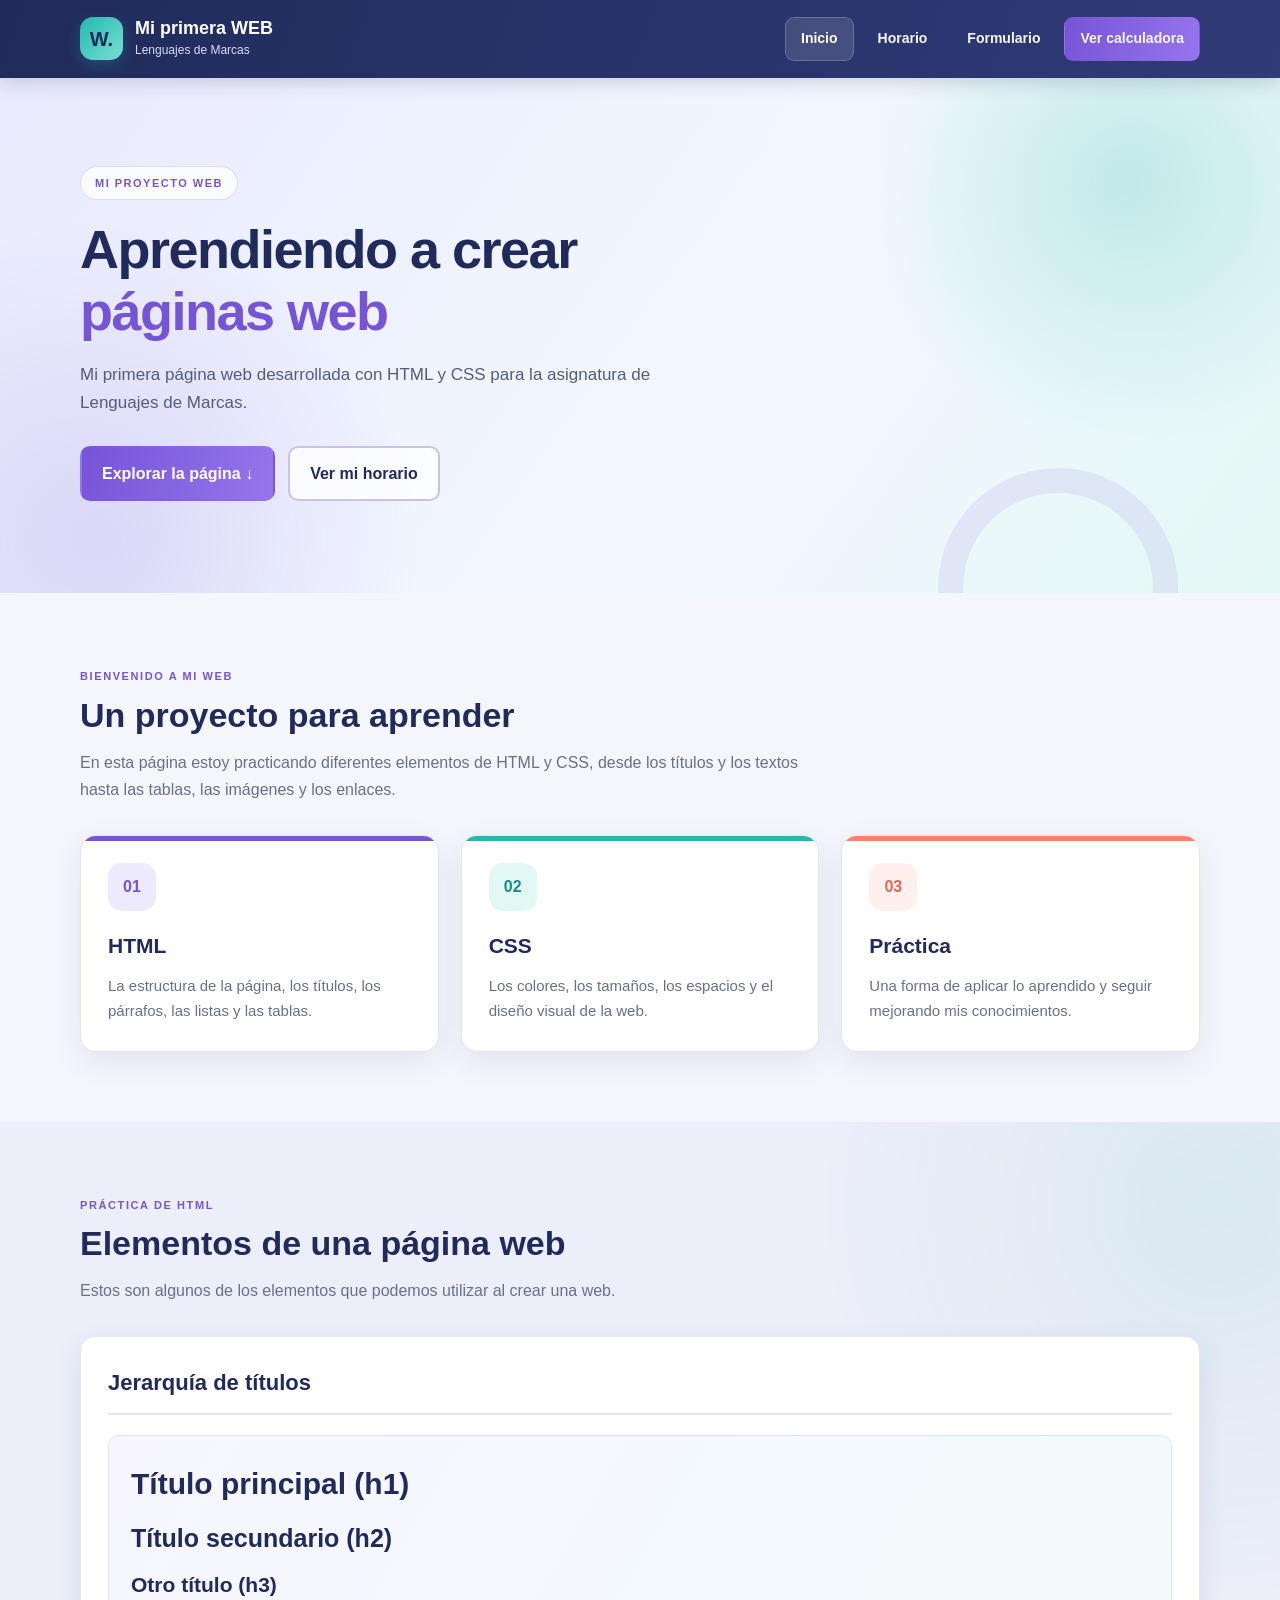
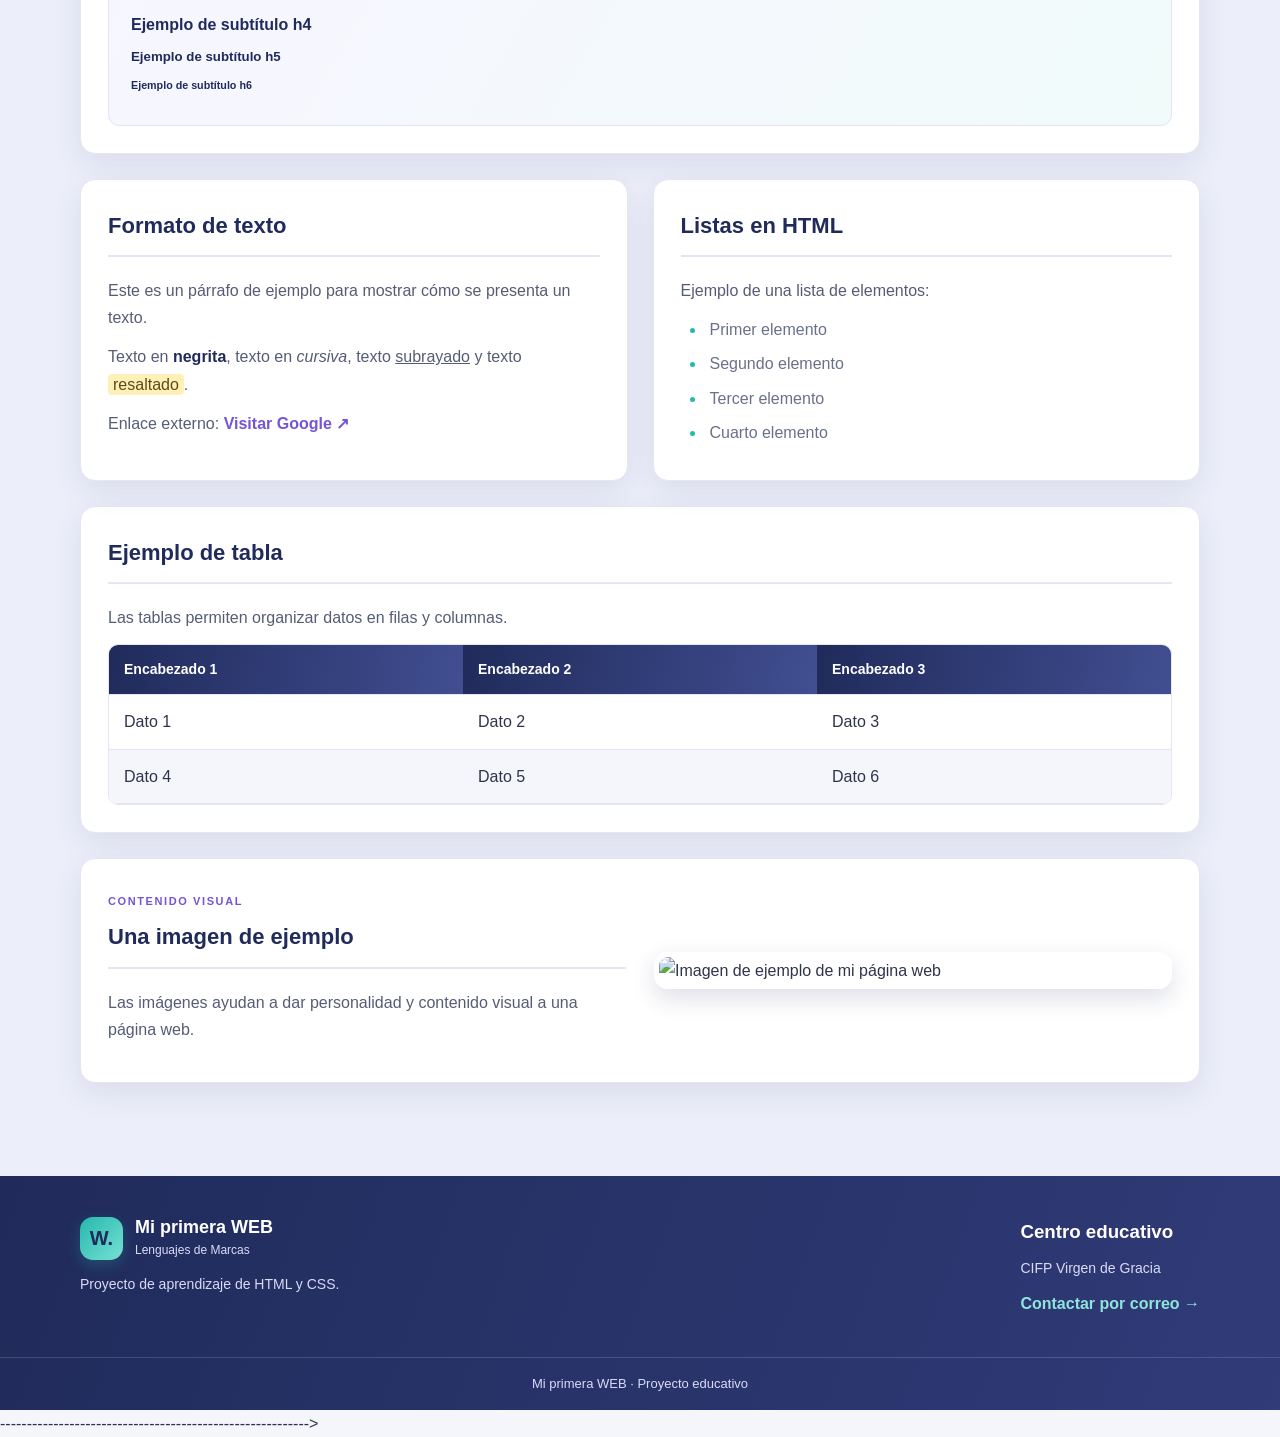
==== index.html @ 8b7b8961 "Update link to calculator page in index.html" ====
<!DOCTYPE html>
<html lang="es">

<head>
    <meta charset="UTF-8">
    <meta name="viewport" content="width=device-width, initial-scale=1.0">

    <meta name="description" content="Mi primera web de Lenguajes de Marcas">

    <title>Mi primera WEB | Lenguajes de Marcas</title>

    <!-- CSS ubicado en la raíz del repositorio -->
   <link rel="stylesheet" href="./css/Estilo%20Index.css">
</head>

<body>

    <!-- CABECERA Y MENÚ -->
    <header class="cabecera">

        <div class="contenedor nav-contenedor">

            <!-- LOGO -->
            <a href="./index.html" class="logo">
                <span class="logo-icono">W.</span>

                <span>
                    <strong>Mi primera WEB</strong>
                    <small>Lenguajes de Marcas</small>
                </span>
            </a>

            <!-- NAVEGACIÓN -->
            <nav class="menu">
                <a href="./index.html" class="activo">Inicio</a>
                <a href="./Horario1.html">Horario</a>
                <a href="./Formulario.html">Formulario</a>
                <a href="Calculadora.html" class="boton boton-principal"> Ver calculadora </a>

            </nav>

        </div>

    </header>


    <!-- CONTENIDO PRINCIPAL -->
    <main>

        <!-- PORTADA -->
        <section class="portada">

            <div class="contenedor portada-contenido">

                <span class="etiqueta">MI PROYECTO WEB</span>

                <h1>
                    Aprendiendo a crear<br>
                    <span>páginas web</span>
                </h1>

                <p>
                    Mi primera página web desarrollada con HTML
                    y CSS para la asignatura de Lenguajes de Marcas.
                </p>

                <div class="botones">

                    <a href="#contenido" class="boton boton-principal">
                        Explorar la página ↓
                    </a>

                    <a href="./Horario1.html" class="boton boton-secundario">
                        Ver mi horario
                    </a>

                </div>

            </div>

        </section>


        <!-- PRESENTACIÓN -->
        <section class="presentacion contenedor" id="contenido">

            <div class="texto-seccion">

                <span class="subtitulo">BIENVENIDO A MI WEB</span>

                <h2>Un proyecto para aprender</h2>

                <p>
                    En esta página estoy practicando diferentes
                    elementos de HTML y CSS, desde los títulos y
                    los textos hasta las tablas, las imágenes y
                    los enlaces.
                </p>

            </div>


            <!-- TARJETAS -->
            <div class="tarjetas">

                <article class="tarjeta">

                    <div class="icono">01</div>

                    <h3>HTML</h3>

                    <p>
                        La estructura de la página, los títulos,
                        los párrafos, las listas y las tablas.
                    </p>

                </article>


                <article class="tarjeta">

                    <div class="icono">02</div>

                    <h3>CSS</h3>

                    <p>
                        Los colores, los tamaños, los espacios
                        y el diseño visual de la web.
                    </p>

                </article>


                <article class="tarjeta">

                    <div class="icono">03</div>

                    <h3>Práctica</h3>

                    <p>
                        Una forma de aplicar lo aprendido
                        y seguir mejorando mis conocimientos.
                    </p>

                </article>

            </div>

        </section>


        <!-- EJEMPLOS DE HTML -->
        <section class="seccion-ejemplos">

            <div class="contenedor">

                <div class="texto-seccion">

                    <span class="subtitulo">PRÁCTICA DE HTML</span>

                    <h2>Elementos de una página web</h2>

                    <p>
                        Estos son algunos de los elementos
                        que podemos utilizar al crear una web.
                    </p>

                </div>


                <!-- JERARQUÍA DE TÍTULOS -->
                <article class="bloque">

                    <h3 class="titulo-bloque">
                        Jerarquía de títulos
                    </h3>

                    <div class="ejemplo-titulos">

                        <h1>Título principal (h1)</h1>
                        <h2>Título secundario (h2)</h2>
                        <h3>Otro título (h3)</h3>
                        <h4>Ejemplo de subtítulo h4</h4>
                        <h5>Ejemplo de subtítulo h5</h5>
                        <h6>Ejemplo de subtítulo h6</h6>

                    </div>

                </article>


                <!-- TEXTOS Y LISTAS -->
                <div class="rejilla-ejemplos">


                    <!-- FORMATO DE TEXTO -->
                    <article class="bloque">

                        <h3 class="titulo-bloque">
                            Formato de texto
                        </h3>

                        <p>
                            Este es un párrafo de ejemplo para
                            mostrar cómo se presenta un texto.
                        </p>

                        <p>
                            Texto en <strong>negrita</strong>,
                            texto en <em>cursiva</em>,
                            texto <u>subrayado</u> y texto
                            <mark>resaltado</mark>.
                        </p>

                        <p>
                            Enlace externo:

                            <a
                                href="https://www.google.com"
                                target="_blank"
                                rel="noopener noreferrer"
                            >
                                Visitar Google ↗
                            </a>
                        </p>

                    </article>


                    <!-- LISTAS -->
                    <article class="bloque">

                        <h3 class="titulo-bloque">
                            Listas en HTML
                        </h3>

                        <p>
                            Ejemplo de una lista de elementos:
                        </p>

                        <ul class="lista">
                            <li>Primer elemento</li>
                            <li>Segundo elemento</li>
                            <li>Tercer elemento</li>
                            <li>Cuarto elemento</li>
                        </ul>

                    </article>

                </div>


                <!-- TABLA -->
                <article class="bloque">

                    <h3 class="titulo-bloque">
                        Ejemplo de tabla
                    </h3>

                    <p class="descripcion-bloque">
                        Las tablas permiten organizar datos
                        en filas y columnas.
                    </p>

                    <div class="tabla-contenedor">

                        <table>

                            <thead>
                                <tr>
                                    <th>Encabezado 1</th>
                                    <th>Encabezado 2</th>
                                    <th>Encabezado 3</th>
                                </tr>
                            </thead>

                            <tbody>

                                <tr>
                                    <td>Dato 1</td>
                                    <td>Dato 2</td>
                                    <td>Dato 3</td>
                                </tr>

                                <tr>
                                    <td>Dato 4</td>
                                    <td>Dato 5</td>
                                    <td>Dato 6</td>
                                </tr>

                            </tbody>

                        </table>

                    </div>

                </article>


                <!-- IMAGEN -->
                <article class="bloque bloque-imagen">

                    <div>

                        <span class="subtitulo">
                            CONTENIDO VISUAL
                        </span>

                        <h3 class="titulo-bloque">
                            Una imagen de ejemplo
                        </h3>

                        <p>
                            Las imágenes ayudan a dar personalidad
                            y contenido visual a una página web.
                        </p>

                    </div>

                    <img
                        src="./img/imagen.jpg"
                        alt="Imagen de ejemplo de mi página web"
                        class="imagen-principal"
                    >

                </article>

            </div>

        </section>

    </main>


    <!-- PIE DE PÁGINA -->
    <footer class="pie">

        <div class="contenedor pie-contenido">

            <!-- LOGO DEL PIE -->
            <div>

                <a href="./index.html" class="logo logo-pie">

                    <span class="logo-icono">W.</span>

                    <span>
                        <strong>Mi primera WEB</strong>
                        <small>Lenguajes de Marcas</small>
                    </span>

                </a>

                <p>
                    Proyecto de aprendizaje de HTML y CSS.
                </p>

            </div>


            <!-- CONTACTO -->
            <div class="contacto">

                <h3>Centro educativo</h3>

                <p>CIFP Virgen de Gracia</p>

                <a href="mailto:JoseAngel.hc@cifpvirgendegracia.com">
                    Contactar por correo →
                </a>

            </div>

        </div>


        <!-- COPYRIGHT -->
        <div class="copyright">

            <p>Mi primera WEB · Proyecto educativo</p>

        </div>

    </footer>

</body>

</html>---------------------------------------------------------->
  </body>
</html>
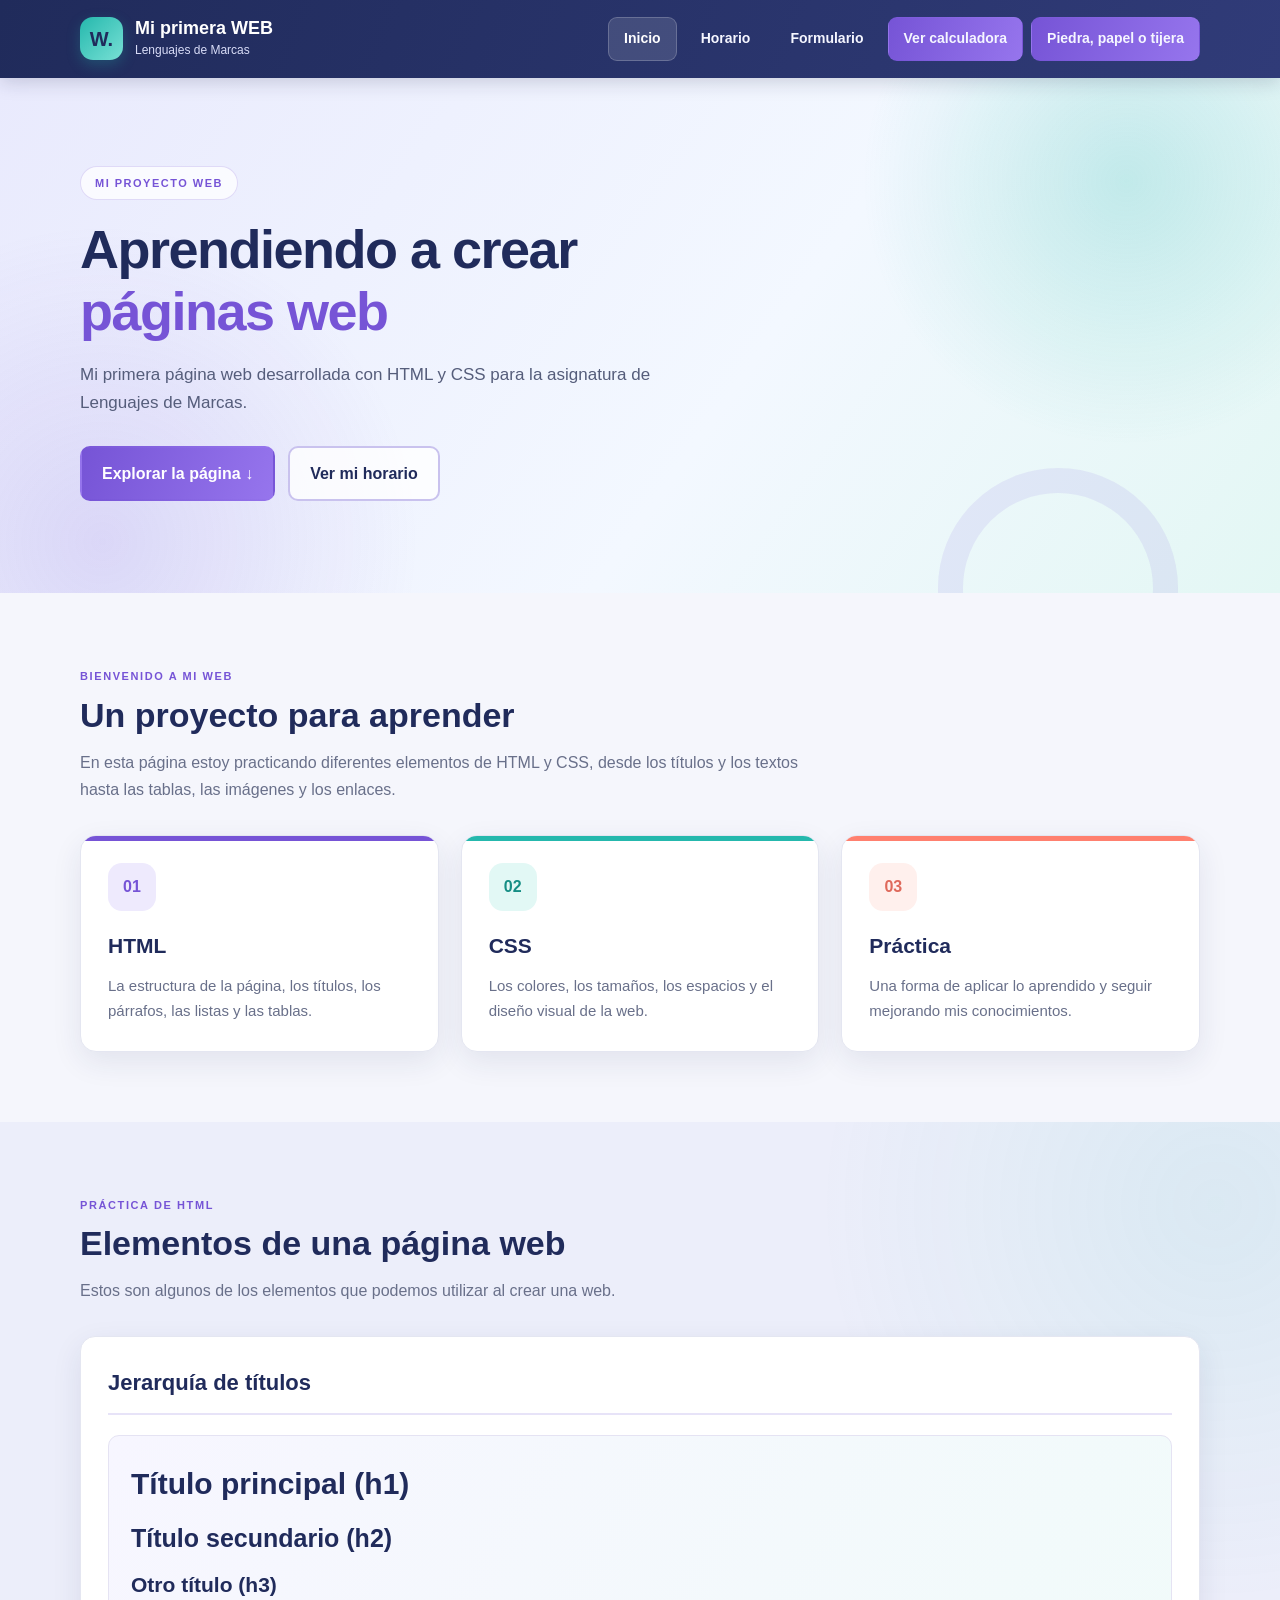
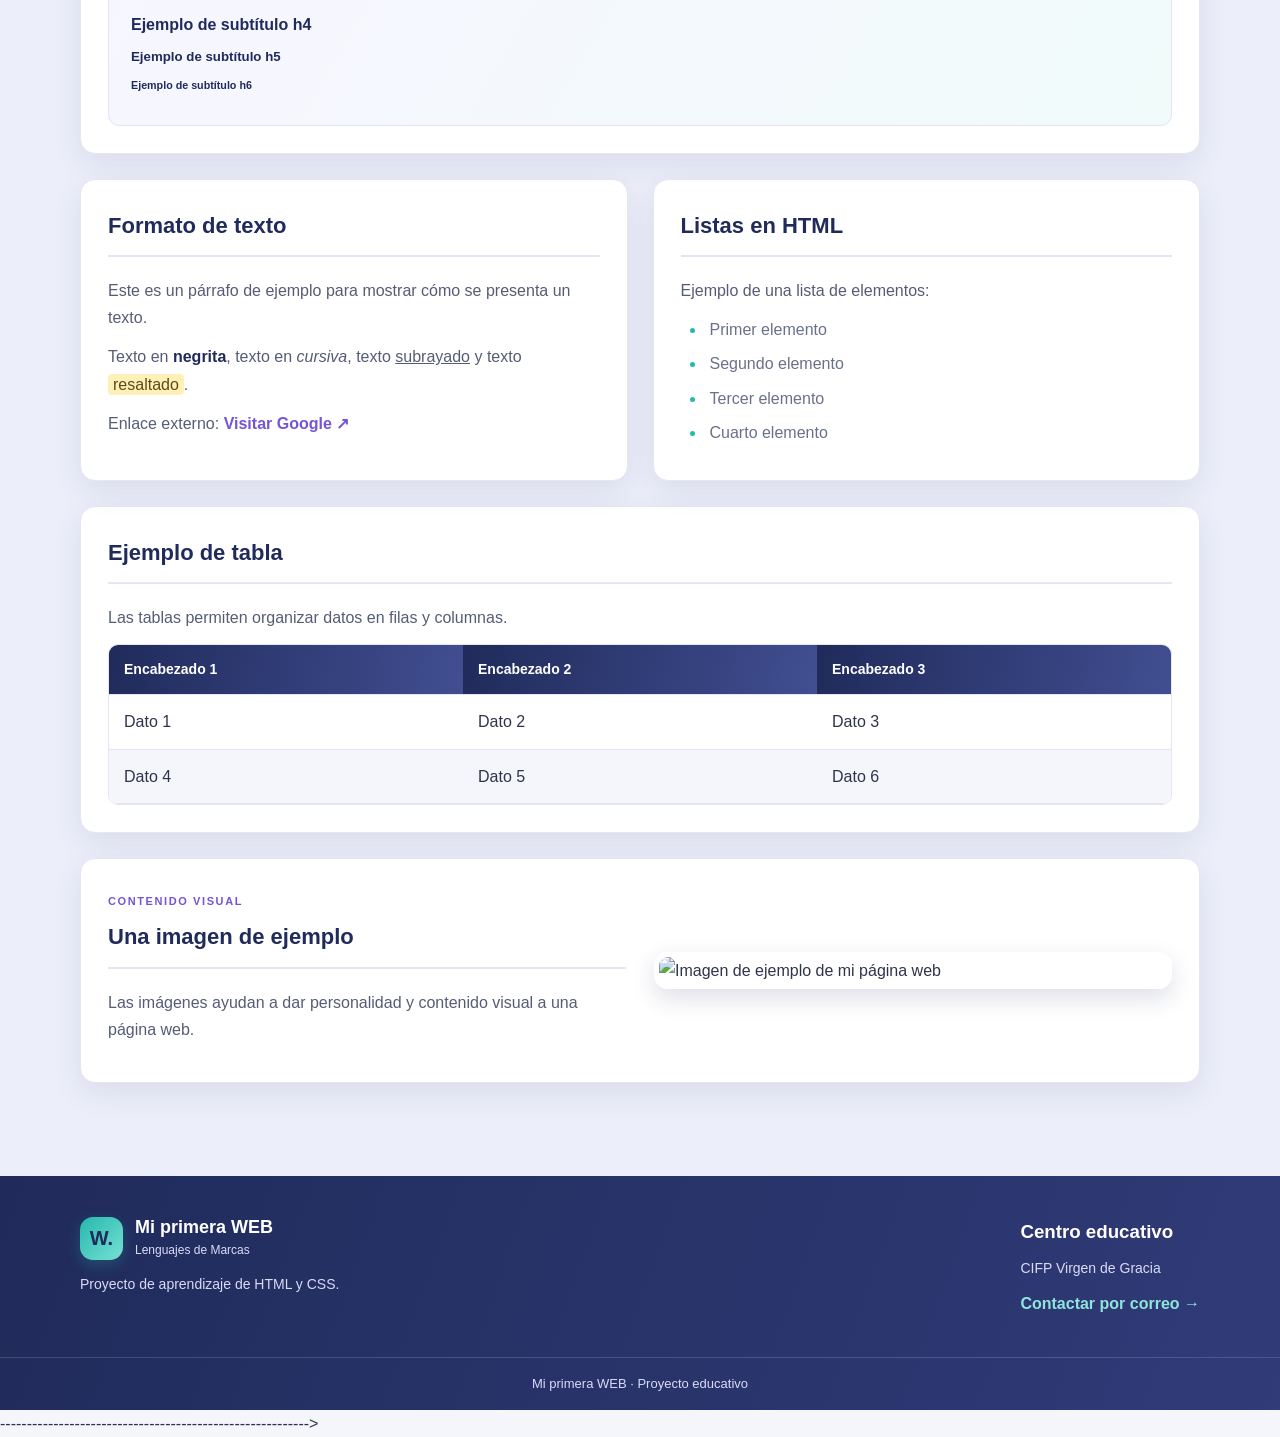
==== commit 55280af3: "Add link to Piedra, papel o tijera game" ====
--- a/index.html
+++ b/index.html
@@ -37,7 +37,10 @@
                 <a href="./index.html" class="activo">Inicio</a>
                 <a href="./Horario1.html">Horario</a>
                 <a href="./Formulario.html">Formulario</a>
-                <a href="Calculadora.html" class="boton boton-principal"> Ver calculadora </a>
+                <a href="Calculadora/Calculadora.html" class="boton boton-principal"> Ver calculadora </a>
+                <a href="./Juego/PiedraPapelTijera.html" class="boton boton-principal">
+     Piedra, papel o tijera
+</a>
 
             </nav>
 
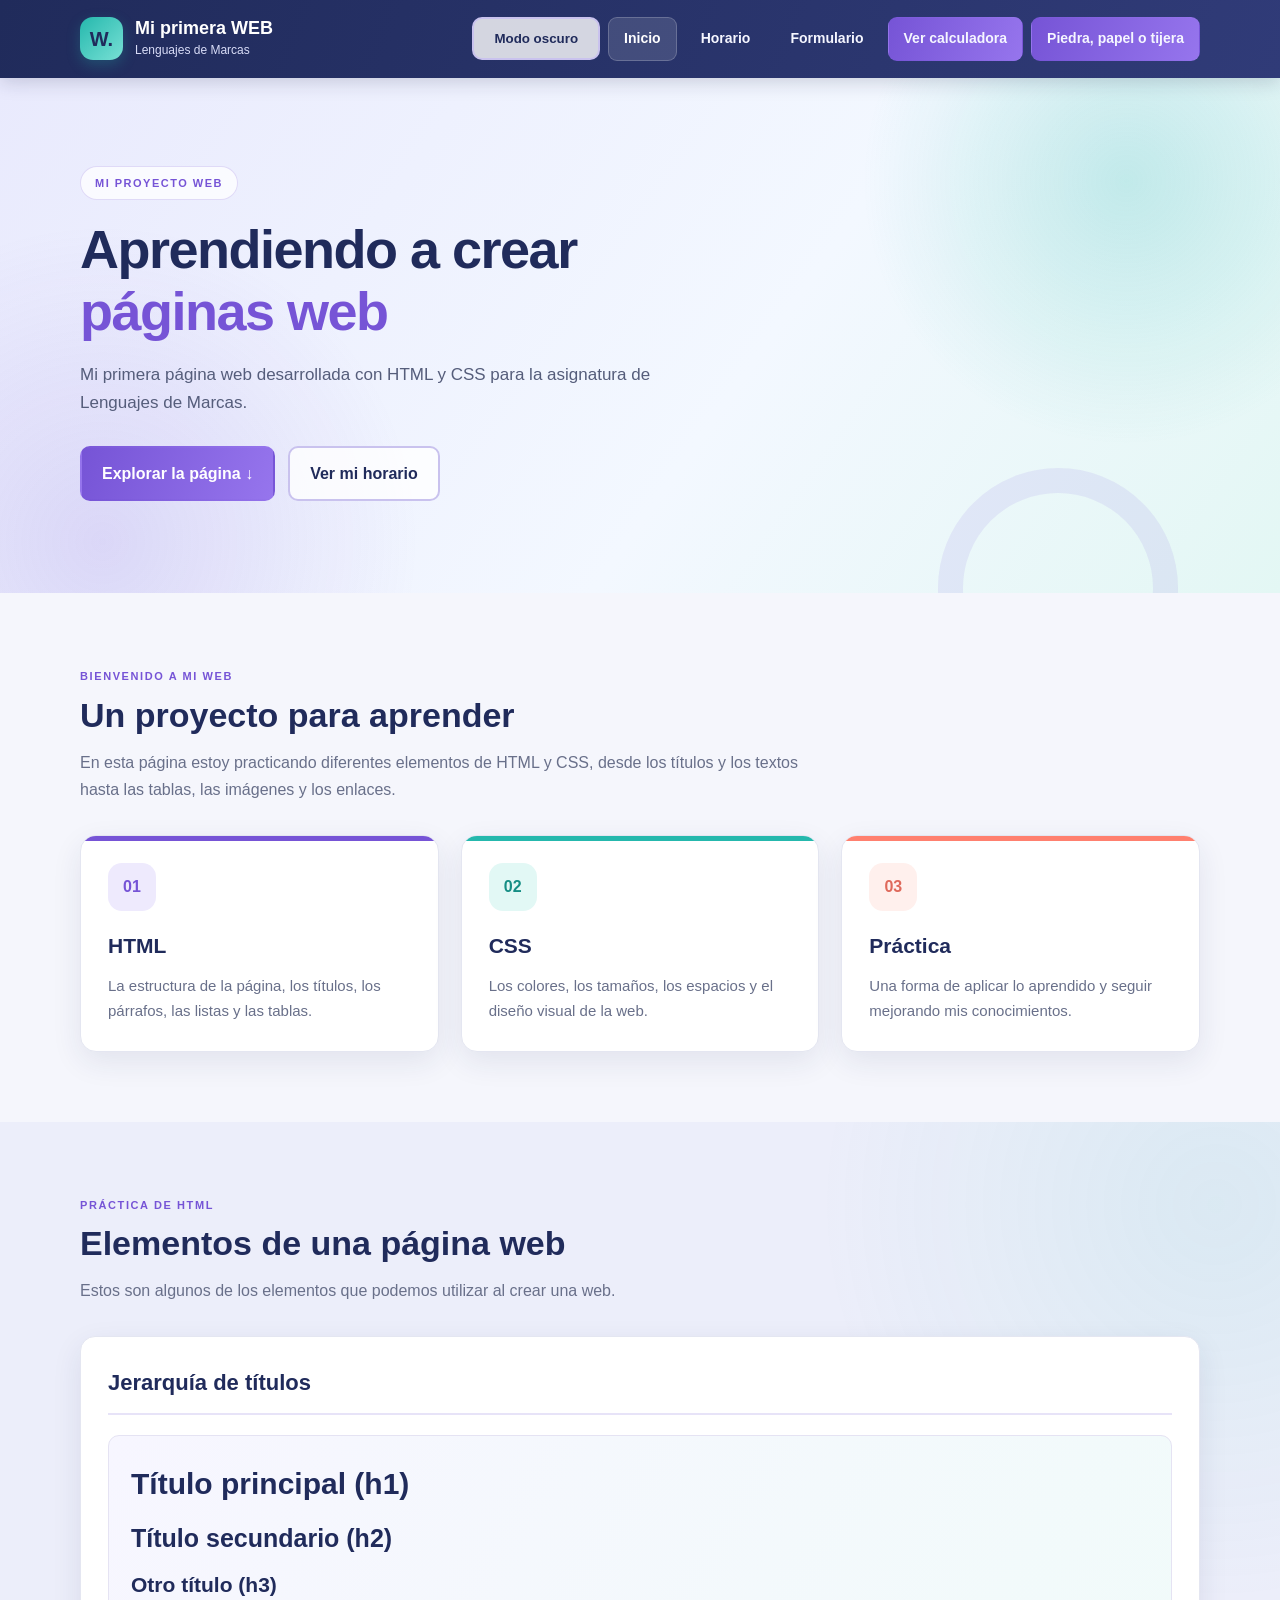
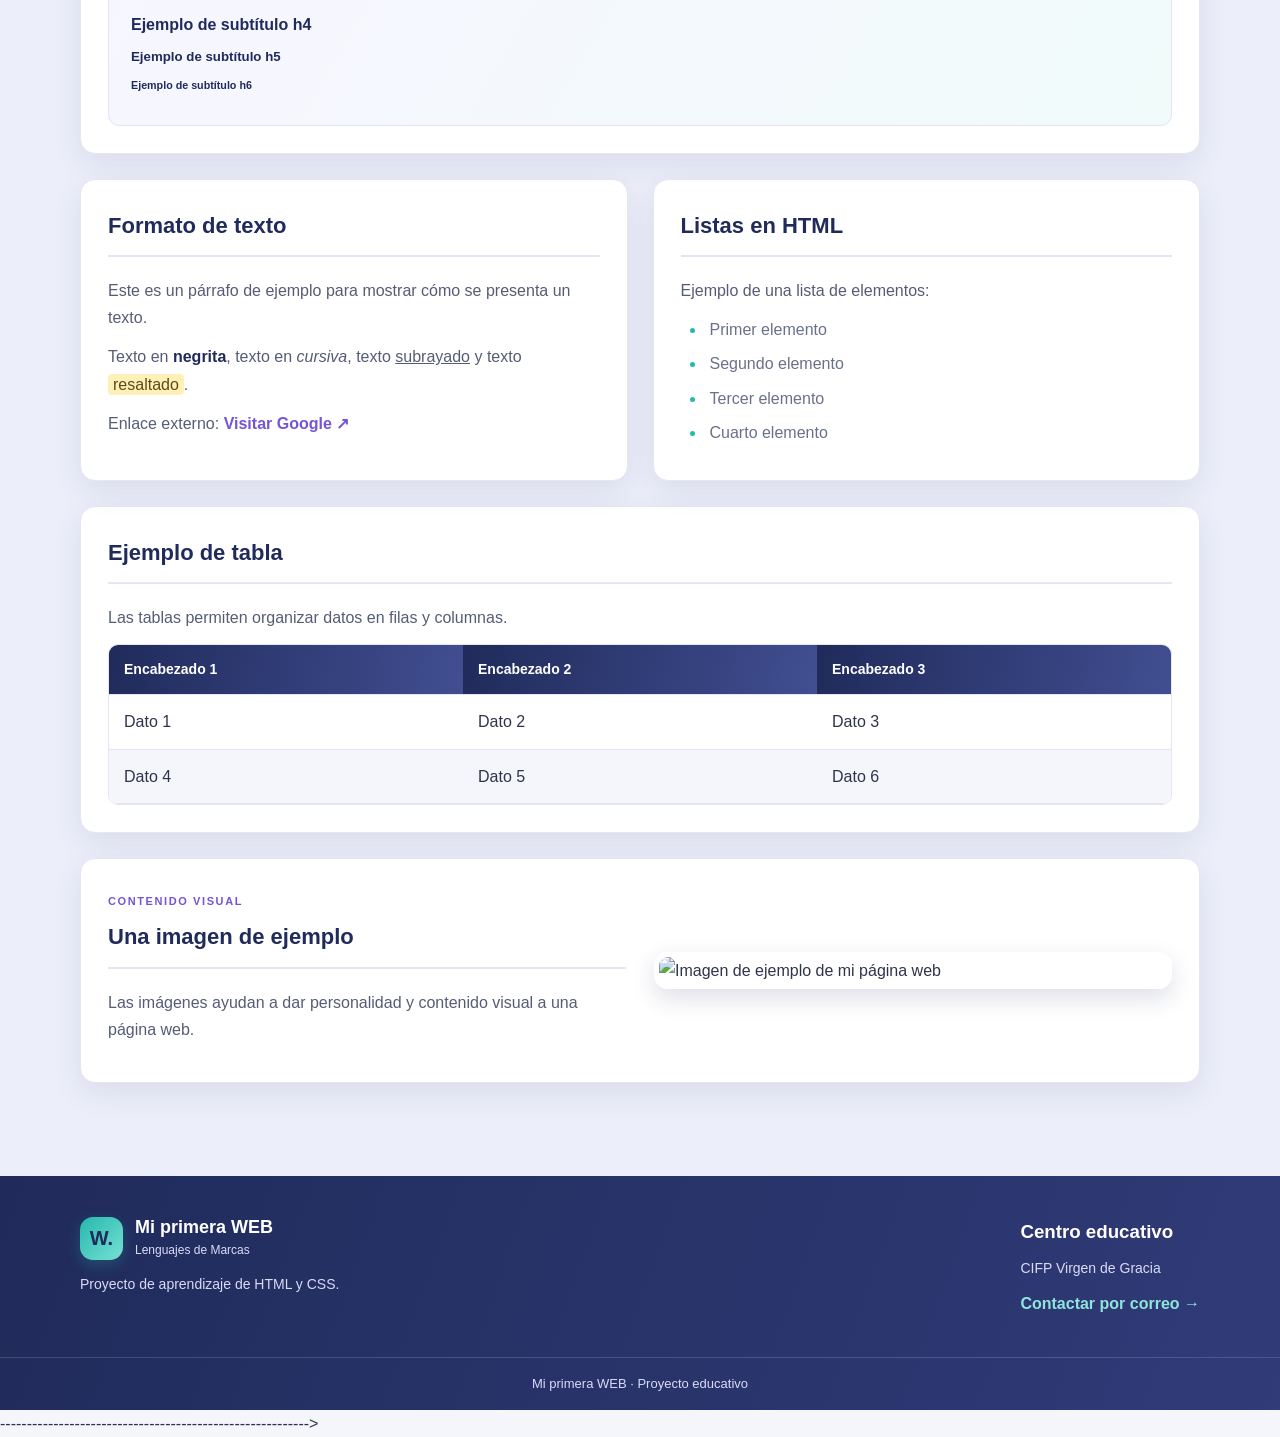
==== commit 6645b84f: "Add dark mode button and theme script" ====
--- a/index.html
+++ b/index.html
@@ -13,6 +13,7 @@
 
     <!-- CSS ubicado en la raíz del repositorio -->
    <link rel="stylesheet" href="./css/Estilo%20Index.css">
+    <script src="./js/tema.js"></script>
 </head>
 
 <body>
@@ -34,6 +35,9 @@
 
             <!-- NAVEGACIÓN -->
             <nav class="menu">
+                <button type="button" id="botonTema" class="boton boton-secundario">
+    Modo oscuro
+</button>
                 <a href="./index.html" class="activo">Inicio</a>
                 <a href="./Horario1.html">Horario</a>
                 <a href="./Formulario.html">Formulario</a>
